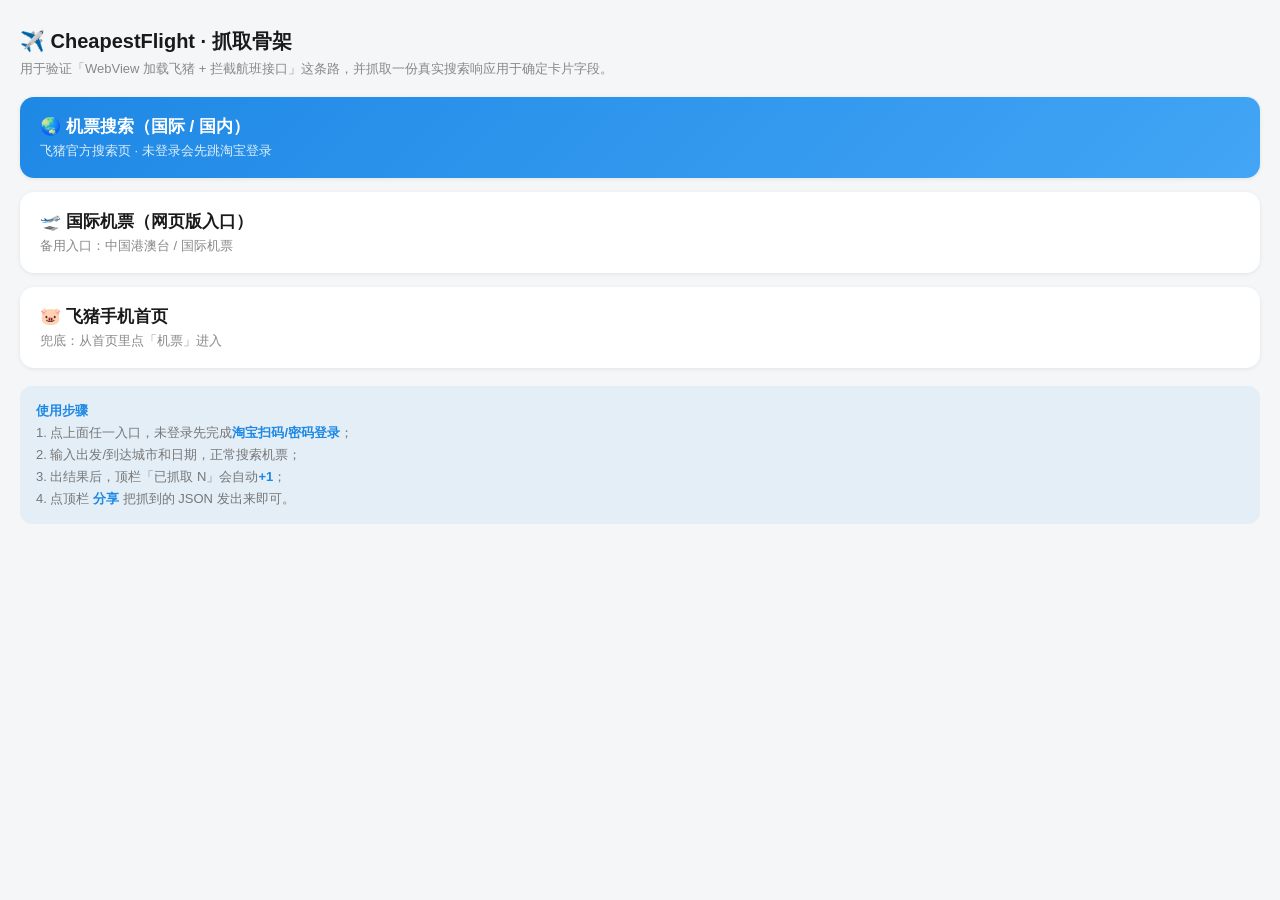
==== android/app/src/main/assets/home.html @ 00fe5b31 "安卓抓取骨架 v0.1：纯原生 WebView + JS 拦截飞猪航班接口响应 - MainActivity：移动UA WebView + addDocumentStartJavaScript 注入 " ====
<!DOCTYPE html>
<html lang="zh-CN">
<head>
<meta charset="utf-8">
<meta name="viewport" content="width=device-width, initial-scale=1, maximum-scale=1, user-scalable=no">
<title>CheapestFlight 骨架</title>
<style>
  :root { color-scheme: light dark; }
  * { box-sizing: border-box; }
  body { margin:0; font-family: -apple-system, "PingFang SC", "Microsoft YaHei", sans-serif;
         background:#f4f6f8; color:#1a1a1a; padding:20px; }
  @media (prefers-color-scheme: dark){ body{ background:#111; color:#eee; } .card{ background:#1c1c1e !important; } }
  h1 { font-size:20px; margin:8px 0 4px; }
  .sub { color:#888; font-size:13px; margin-bottom:18px; line-height:1.5; }
  .card { display:block; background:#fff; border-radius:14px; padding:18px 20px; margin-bottom:14px;
          text-decoration:none; color:inherit; box-shadow:0 1px 4px rgba(0,0,0,.08); }
  .card .t { font-size:17px; font-weight:600; }
  .card .d { font-size:13px; color:#888; margin-top:4px; }
  .primary { background:linear-gradient(135deg,#1E88E5,#42A5F5); color:#fff; }
  .primary .d { color:rgba(255,255,255,.85); }
  .steps { font-size:13px; color:#777; line-height:1.7; margin-top:18px;
           background:rgba(30,136,229,.08); border-radius:12px; padding:14px 16px; }
  .steps b { color:#1E88E5; }
</style>
</head>
<body>
  <h1>✈️ CheapestFlight · 抓取骨架</h1>
  <div class="sub">用于验证「WebView 加载飞猪 + 拦截航班接口」这条路，并抓取一份真实搜索响应用于确定卡片字段。</div>

  <a class="card primary" href="https://h5.m.taobao.com/trip/traffic-search/search/index.html?defaultBiz=flight">
    <div class="t">🌏 机票搜索（国际 / 国内）</div>
    <div class="d">飞猪官方搜索页 · 未登录会先跳淘宝登录</div>
  </a>

  <a class="card" href="https://www.fliggy.com/ijipiao/">
    <div class="t">🛫 国际机票（网页版入口）</div>
    <div class="d">备用入口：中国港澳台 / 国际机票</div>
  </a>

  <a class="card" href="https://m.fliggy.com/">
    <div class="t">🐷 飞猪手机首页</div>
    <div class="d">兜底：从首页里点「机票」进入</div>
  </a>

  <div class="steps">
    <b>使用步骤</b><br>
    1. 点上面任一入口，未登录先完成<b>淘宝扫码/密码登录</b>；<br>
    2. 输入出发/到达城市和日期，正常搜索机票；<br>
    3. 出结果后，顶栏「已抓取 N」会自动<b>+1</b>；<br>
    4. 点顶栏 <b>分享</b> 把抓到的 JSON 发出来即可。
  </div>
</body>
</html>
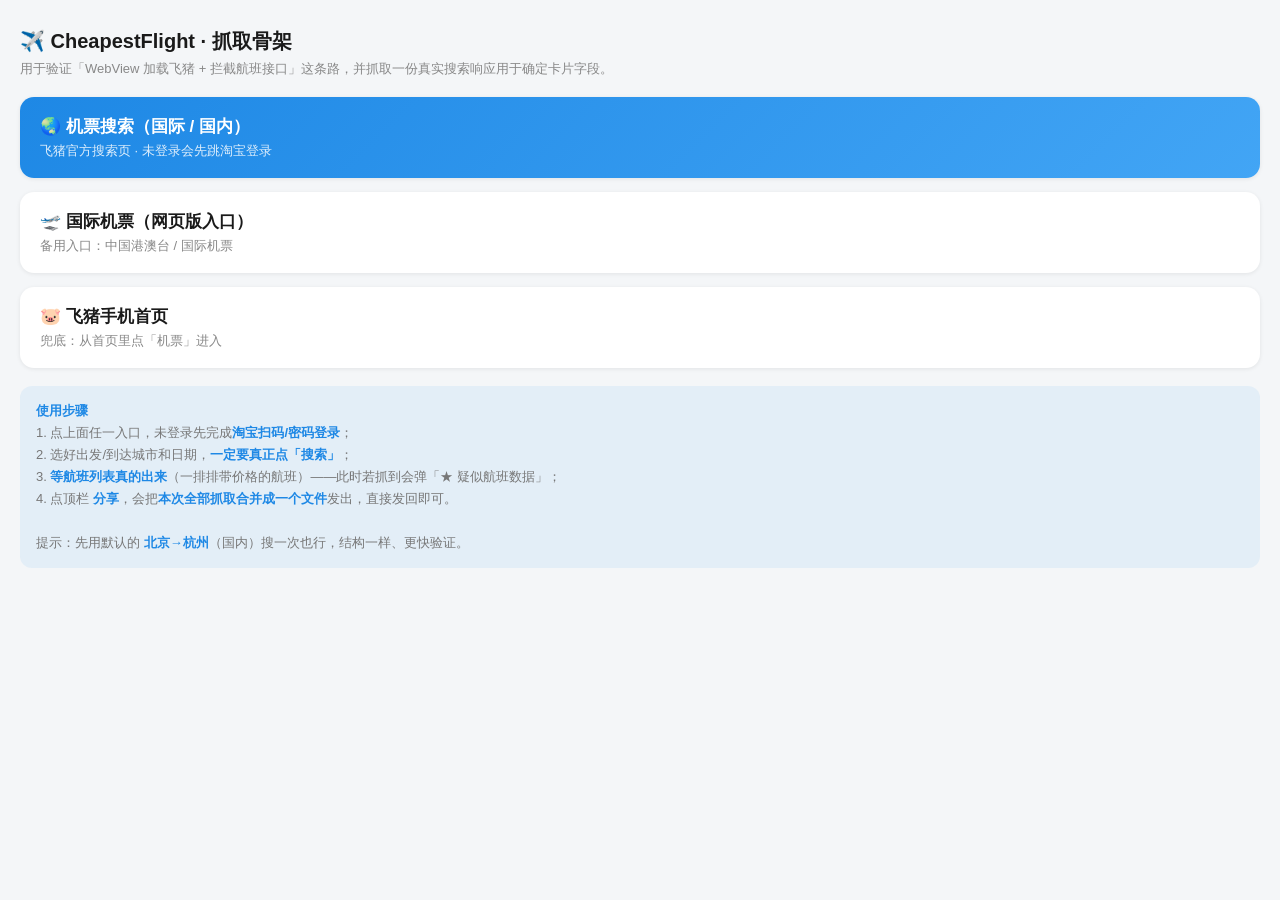
==== commit 167c0c90: "骨架 alpha2：抓取放宽到所有 mtop.trip.* 接口、按内容标记疑似航班数据(FLIGHT)、「分享」改为合并本次全部抓取为单文件 Co-Authored-By: Claude Fable" ====
--- a/android/app/src/main/assets/home.html
+++ b/android/app/src/main/assets/home.html
@@ -45,9 +45,10 @@
   <div class="steps">
     <b>使用步骤</b><br>
     1. 点上面任一入口，未登录先完成<b>淘宝扫码/密码登录</b>；<br>
-    2. 输入出发/到达城市和日期，正常搜索机票；<br>
-    3. 出结果后，顶栏「已抓取 N」会自动<b>+1</b>；<br>
-    4. 点顶栏 <b>分享</b> 把抓到的 JSON 发出来即可。
+    2. 选好出发/到达城市和日期，<b>一定要真正点「搜索」</b>；<br>
+    3. <b>等航班列表真的出来</b>（一排排带价格的航班）——此时若抓到会弹「★ 疑似航班数据」；<br>
+    4. 点顶栏 <b>分享</b>，会把<b>本次全部抓取合并成一个文件</b>发出，直接发回即可。<br>
+    <br>提示：先用默认的 <b>北京→杭州</b>（国内）搜一次也行，结构一样、更快验证。
   </div>
 </body>
 </html>
